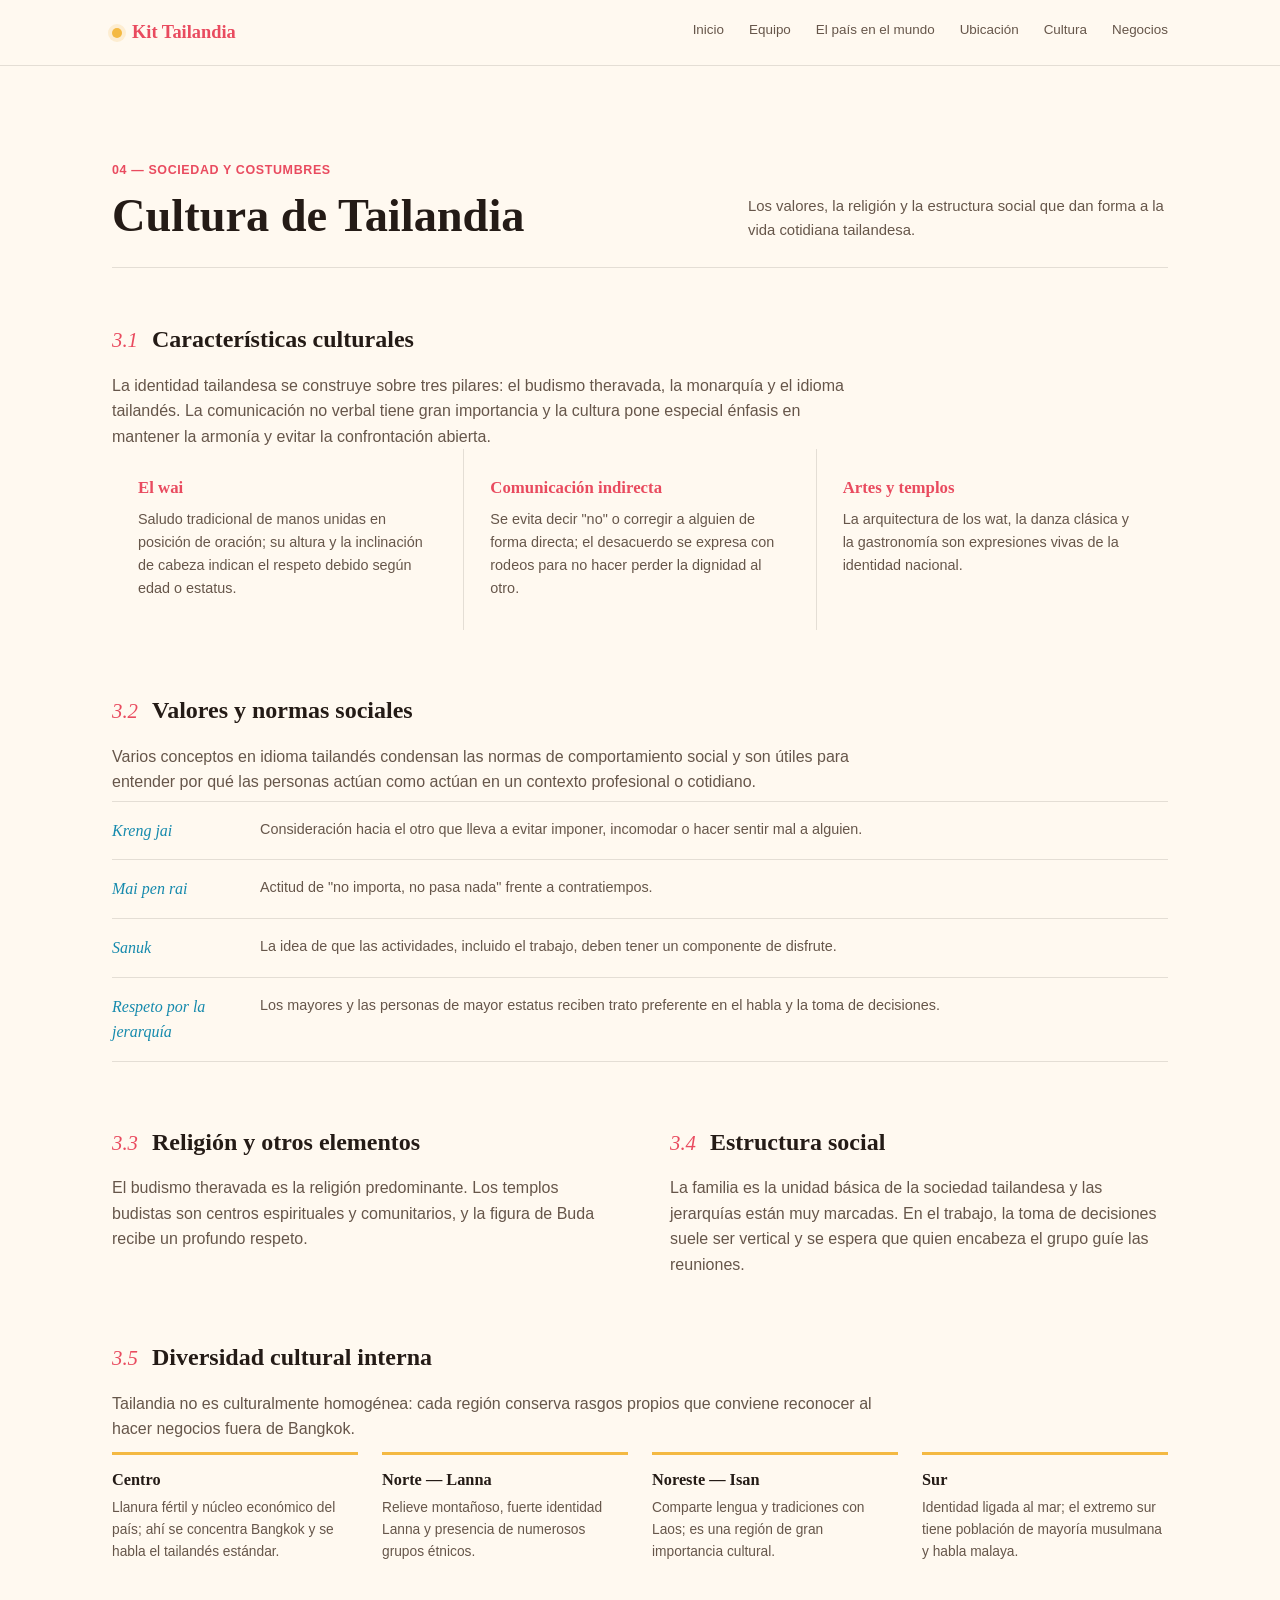
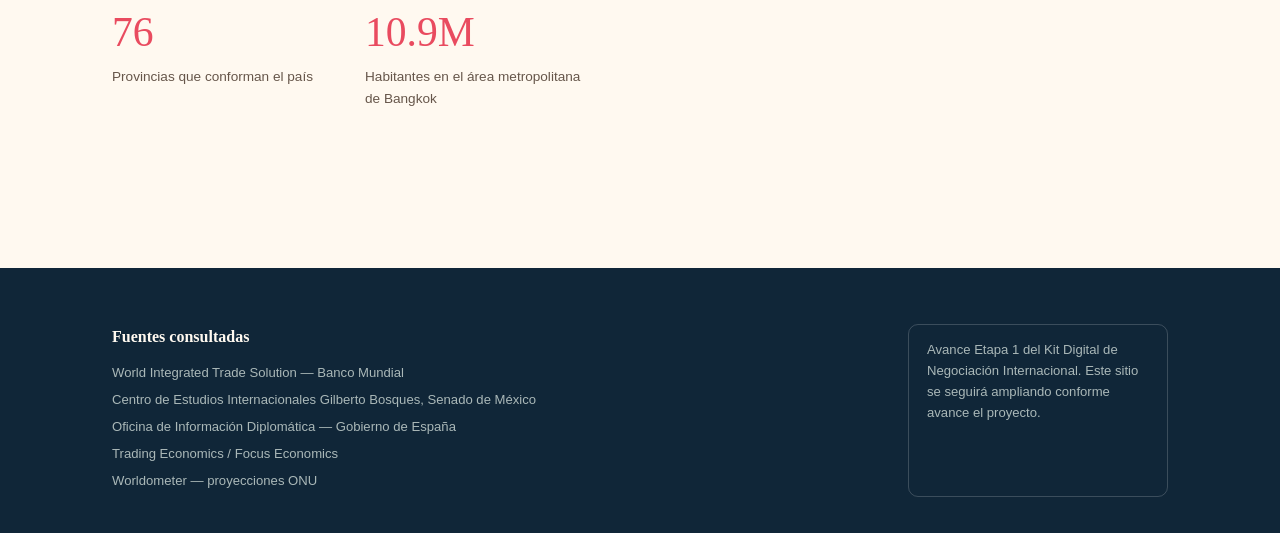
==== pages/cultura.html @ 9c5d9d97 "Add files via upload" ====
<!DOCTYPE html>
<html lang="es">
<head>
  <meta charset="UTF-8">
  <meta name="viewport" content="width=device-width, initial-scale=1.0">
  <title>Tailandia | Cultura</title>
  <link rel="stylesheet" href="../css/styles.css">
</head>
<body>

<header class="site">

  <div class="nav-row">


    <a href="../index.html" class="brand">

      <span class="dot"></span>

      Kit Tailandia

    </a>


    <nav class="links">

       <a href="../index.html">
        Inicio
      </a>

       <a href="equipo.html">
        Equipo
      </a>
      
      <a href="mundo.html">
        El país en el mundo
      </a>

      <a href="ubicacion.html">
        Ubicación
      </a>

      <a href="cultura.html">
        Cultura
      </a>

      <a href="negocios.html">
        Negocios
      </a>

    </nav>


    <button class="menu-btn">
      ☰
    </button>

  </div>

</header>

<section id="cultura">

  <div class="wrap">


    <div class="section-head">

      <div>

        <div class="tag">
          04 — SOCIEDAD Y COSTUMBRES
        </div>

        <h2>
          Cultura de Tailandia
        </h2>

      </div>

      <p>
        Los valores, la religión y la estructura social que dan
        forma a la vida cotidiana tailandesa.
      </p>

    </div>



    <div class="subblock">

      <div class="kicker">

        <span class="idx">
          3.1
        </span>

        <h3>
          Características culturales
        </h3>

      </div>


      <p class="body">

        La identidad tailandesa se construye sobre tres pilares:
        el budismo theravada, la monarquía y el idioma tailandés.
        La comunicación no verbal tiene gran importancia y la
        cultura pone especial énfasis en mantener la armonía y
        evitar la confrontación abierta.

      </p>


      <div class="culture-grid">


        <div class="culture-card">

          <h4>
            El wai
          </h4>

          <p>

            Saludo tradicional de manos unidas en posición de oración;
            su altura y la inclinación de cabeza indican el respeto
            debido según edad o estatus.

          </p>

        </div>


        <div class="culture-card">

          <h4>
            Comunicación indirecta
          </h4>

          <p>

            Se evita decir "no" o corregir a alguien de forma directa;
            el desacuerdo se expresa con rodeos para no hacer perder
            la dignidad al otro.

          </p>

        </div>


        <div class="culture-card">

          <h4>
            Artes y templos
          </h4>

          <p>

            La arquitectura de los wat, la danza clásica y la
            gastronomía son expresiones vivas de la identidad nacional.

          </p>

        </div>


      </div>

    </div>



    <div class="subblock">

      <div class="kicker">

        <span class="idx">
          3.2
        </span>

        <h3>
          Valores y normas sociales
        </h3>

      </div>


      <p class="body">

        Varios conceptos en idioma tailandés condensan las normas
        de comportamiento social y son útiles para entender por qué
        las personas actúan como actúan en un contexto profesional
        o cotidiano.

      </p>


      <ul class="pillar-list">


        <li>

          <span class="term">
            Kreng jai
          </span>

          <span class="def">

            Consideración hacia el otro que lleva a evitar imponer,
            incomodar o hacer sentir mal a alguien.

          </span>

        </li>


        <li>

          <span class="term">
            Mai pen rai
          </span>

          <span class="def">

            Actitud de "no importa, no pasa nada" frente a contratiempos.

          </span>

        </li>


        <li>

          <span class="term">
            Sanuk
          </span>

          <span class="def">

            La idea de que las actividades, incluido el trabajo,
            deben tener un componente de disfrute.

          </span>

        </li>


        <li>

          <span class="term">
            Respeto por la jerarquía
          </span>

          <span class="def">

            Los mayores y las personas de mayor estatus reciben
            trato preferente en el habla y la toma de decisiones.

          </span>

        </li>


      </ul>

    </div>



    <div class="pillar-row">


      <div class="subblock">

        <div class="kicker">

          <span class="idx">
            3.3
          </span>

          <h3>
            Religión y otros elementos
          </h3>

        </div>


        <p class="body">

          El budismo theravada es la religión predominante.
          Los templos budistas son centros espirituales y comunitarios,
          y la figura de Buda recibe un profundo respeto.

        </p>

      </div>


      <div class="subblock">

        <div class="kicker">

          <span class="idx">
            3.4
          </span>

          <h3>
            Estructura social
          </h3>

        </div>


        <p class="body">

          La familia es la unidad básica de la sociedad tailandesa
          y las jerarquías están muy marcadas. En el trabajo, la
          toma de decisiones suele ser vertical y se espera que
          quien encabeza el grupo guíe las reuniones.

        </p>

      </div>


    </div>



    <div class="subblock">

      <div class="kicker">

        <span class="idx">
          3.5
        </span>

        <h3>
          Diversidad cultural interna
        </h3>

      </div>


      <p class="body">

        Tailandia no es culturalmente homogénea: cada región conserva
        rasgos propios que conviene reconocer al hacer negocios
        fuera de Bangkok.

      </p>


      <div class="region-grid">


        <div class="region-card">

          <h4>
            Centro
          </h4>

          <p>

            Llanura fértil y núcleo económico del país; ahí se concentra
            Bangkok y se habla el tailandés estándar.

          </p>

        </div>


        <div class="region-card">

          <h4>
            Norte — Lanna
          </h4>

          <p>

            Relieve montañoso, fuerte identidad Lanna y presencia de
            numerosos grupos étnicos.

          </p>

        </div>


        <div class="region-card">

          <h4>
            Noreste — Isan
          </h4>

          <p>

            Comparte lengua y tradiciones con Laos; es una región
            de gran importancia cultural.

          </p>

        </div>


        <div class="region-card">

          <h4>
            Sur
          </h4>

          <p>

            Identidad ligada al mar; el extremo sur tiene población
            de mayoría musulmana y habla malaya.

          </p>

        </div>


      </div>


      <div class="stat-strip">


        <div class="item">

          <div class="num">
            76
          </div>

          <div class="label">
            Provincias que conforman el país
          </div>

        </div>


        <div class="item">

          <div class="num">
            10.9M
          </div>

          <div class="label">
            Habitantes en el área metropolitana de Bangkok
          </div>

        </div>


      </div>

    </div>

  </div>

</section>

<footer>

  <div class="wrap">


    <div class="sources">

      <h5>
        Fuentes consultadas
      </h5>

      <span>
        World Integrated Trade Solution — Banco Mundial
      </span>

      <span>
        Centro de Estudios Internacionales Gilberto Bosques,
        Senado de México
      </span>

      <span>
        Oficina de Información Diplomática — Gobierno de España
      </span>

      <span>
        Trading Economics / Focus Economics
      </span>

      <span>
        Worldometer — proyecciones ONU
      </span>

    </div>


    <div class="status">

      Avance Etapa 1 del Kit Digital de Negociación Internacional.

      Este sitio se seguirá ampliando conforme avance el proyecto.

    </div>


  </div>

</footer>

<script src="../js/script.js"></script>
</body>
</html>
---- css/styles.css ----
:root{

  --cream:#FFF9F0;
  --paper:#FFF3E0;

  --ink:#241B16;
  --ink-soft:#66564A;

  --thai-red:#E94B5F;
  --thai-pink:#F26A7A;

  --thai-gold:#F4B942;
  --thai-yellow:#FFD166;

  --thai-blue:#168AAD;
  --thai-teal:#0F8B8D;

  --purple:#6C4AB6;

  --dark:#19324A;
  --dark-deep:#102638;

  --line:rgba(36,27,22,0.12);

  --radius:10px;
}


/* =====================================================
   RESET
===================================================== */

*{
  box-sizing:border-box;
  margin:0;
  padding:0;
}

html{
  scroll-behavior:smooth;
}

body{

  background:var(--cream);

  color:var(--ink);

  font-family:'Work Sans',sans-serif;

  font-weight:400;

  line-height:1.6;

  -webkit-font-smoothing:antialiased;
}

h1,h2,h3,h4{

  font-family:'Fraunces',serif;

  color:var(--ink);

  font-weight:600;

  line-height:1.12;
}

a{

  color:inherit;

  text-decoration:none;
}

.wrap{

  max-width:1120px;

  margin:0 auto;

  padding:0 32px;
}

::selection{

  background:var(--thai-gold);

  color:var(--dark-deep);
}


/* =====================================================
   NAVBAR
===================================================== */

header.site{

  position:sticky;

  top:0;

  z-index:100;

  background:rgba(255,249,240,.96);

  backdrop-filter:blur(12px);

  border-bottom:1px solid var(--line);
}

.nav-row{

  display:flex;

  align-items:center;

  justify-content:space-between;

  padding:18px 32px;

  max-width:1120px;

  margin:0 auto;
}

.brand{

  display:flex;

  align-items:center;

  gap:10px;

  font-family:'Fraunces',serif;

  font-weight:600;

  font-size:1.15rem;

  color:var(--thai-red);
}

.brand .dot{

  width:10px;

  height:10px;

  border-radius:50%;

  background:var(--thai-gold);

  box-shadow:0 0 0 4px rgba(244,185,66,.18);
}

nav.links{

  display:flex;

  gap:25px;

  font-size:.84rem;
}

nav.links a{

  color:var(--ink-soft);

  position:relative;

  padding-bottom:5px;

  transition:.2s;
}

nav.links a:hover{

  color:var(--thai-red);
}

nav.links a::after{

  content:"";

  position:absolute;

  left:0;

  bottom:0;

  height:2px;

  width:0;

  background:var(--thai-gold);

  transition:.25s;
}

nav.links a:hover::after{

  width:100%;
}

.menu-btn{

  display:none;

  border:0;

  background:none;

  font-size:1.4rem;

  cursor:pointer;
}


/* =====================================================
   HERO
===================================================== */

.hero{

  position:relative;

  background:

    radial-gradient(
      circle at 82% 18%,
      rgba(242,106,122,.35),
      transparent 25%
    ),

    linear-gradient(
      135deg,
      var(--thai-blue),
      var(--thai-teal) 48%,
      var(--dark)
    );

  color:white;

  overflow:hidden;

  padding:105px 32px 0;
}

.hero::before{

  content:"";

  position:absolute;

  width:300px;

  height:300px;

  border:1px solid rgba(255,255,255,.18);

  border-radius:50%;

  right:-90px;

  top:80px;
}

.hero::after{

  content:"";

  position:absolute;

  width:180px;

  height:180px;

  border:1px solid rgba(255,255,255,.12);

  border-radius:50%;

  right:40px;

  top:140px;
}

.hero-inner{

  max-width:1120px;

  margin:auto;

  position:relative;

  z-index:2;
}

.eyebrow-line{

  display:flex;

  align-items:center;

  gap:12px;

  font-size:.8rem;

  letter-spacing:.07em;

  color:var(--thai-yellow);

  margin-bottom:26px;
}

.eyebrow-line .rule{

  width:44px;

  height:2px;

  background:var(--thai-yellow);
}

.hero h1{

  font-size:clamp(3rem,8vw,6.3rem);

  color:var(--cream);
}

.hero h1 em{

  font-style:italic;

  font-weight:500;

  color:var(--thai-yellow);
}

.hero .lede{

  max-width:570px;

  margin-top:26px;

  color:#E6F3F2;

  font-size:1.08rem;

  font-weight:300;
}


/* =====================================================
   HERO STATS
===================================================== */

.hero-stats{

  display:grid;

  grid-template-columns:repeat(4,1fr);

  margin-top:60px;

  border-top:1px solid rgba(255,255,255,.2);
}

.hero-stats div{

  padding:22px 18px 22px 0;

  border-right:1px solid rgba(255,255,255,.18);
}

.hero-stats div:last-child{

  border-right:0;
}

.hero-stats .num{

  font-family:'Fraunces',serif;

  font-size:1.85rem;

  color:var(--thai-yellow);
}

.hero-stats .label{

  font-size:.76rem;

  color:#D4E4E3;
}


/* =====================================================
   SECCIONES
===================================================== */

section{

  padding:95px 0;
}

.section-head{

  display:flex;

  justify-content:space-between;

  align-items:flex-end;

  gap:30px;

  margin-bottom:55px;

  border-bottom:1px solid var(--line);

  padding-bottom:25px;

  flex-wrap:wrap;
}

.section-head .tag{

  font-size:.78rem;

  color:var(--thai-red);

  letter-spacing:.05em;

  font-weight:600;

  margin-bottom:9px;
}

.section-head h2{

  font-size:clamp(2rem,4vw,2.9rem);
}

.section-head p{

  max-width:420px;

  color:var(--ink-soft);

  font-size:.93rem;
}


/* =====================================================
   NUEVA SECCIÓN — UBICACIÓN
===================================================== */

.location-section{

  position:relative;

  overflow:hidden;

  background:

    linear-gradient(
      180deg,
      #FFF9F0 0%,
      #FFF3E0 100%
    );
}


/* Fondo decorativo */

.location-section::before{

  content:"";

  position:absolute;

  width:350px;

  height:350px;

  border:1px dashed rgba(22,138,173,.14);

  border-radius:50%;

  left:-160px;

  top:120px;
}

.location-section::after{

  content:"";

  position:absolute;

  width:280px;

  height:280px;

  border:1px dashed rgba(233,75,95,.13);

  border-radius:50%;

  right:-130px;

  bottom:100px;
}


/* =====================================================
   INTRO UBICACIÓN
===================================================== */

.location-intro{

  display:grid;

  grid-template-columns:1fr 1.25fr;

  gap:50px;

  align-items:center;

  position:relative;

  z-index:2;
}

.location-title{

  font-size:clamp(3rem,5vw,4.7rem);

  line-height:.98;

  margin-bottom:22px;
}

.location-title em{

  color:var(--thai-teal);

  font-style:italic;
}

.location-description{

  color:var(--ink-soft);

  font-size:1rem;

  max-width:550px;
}


/* =====================================================
   MAPA
===================================================== */

.map-wrapper{

  position:relative;

  min-height:390px;

  display:flex;

  justify-content:center;

  align-items:center;
}

.map-card{

  width:100%;

  max-width:520px;

  min-height:380px;

  position:relative;

  display:flex;

  justify-content:center;

  align-items:center;
}


/* SVG mapa estilizado */

.thailand-map{

  width:300px;

  height:390px;

  filter:drop-shadow(0 15px 15px rgba(25,50,74,.10));
}

.neighbor{

  font-family:'Work Sans',sans-serif;

  font-size:13px;

  font-weight:500;

  fill:#4F5B63;
}

.map-country{

  font-family:'Work Sans',sans-serif;

  font-size:15px;

  font-weight:700;

  fill:white;
}

.map-city{

  font-family:'Work Sans',sans-serif;

  font-size:11px;

  font-weight:600;

  fill:var(--thai-red);
}


/* =====================================================
   BRÚJULA
===================================================== */

.compass{

  position:absolute;

  top:10px;

  right:20px;

  width:75px;

  height:75px;

  border:2px solid var(--thai-gold);

  border-radius:50%;

  display:flex;

  align-items:center;

  justify-content:center;

  color:var(--thai-gold);

  font-family:'Fraunces',serif;

  font-size:.85rem;
}

.compass::before{

  content:"✦";

  position:absolute;

  font-size:2rem;

  color:var(--thai-gold);
}

.compass span{

  position:absolute;

  top:-20px;
}

.compass .south{

  top:auto;

  bottom:-20px;
}

.compass .east{

  right:-20px;
}

.compass .west{

  left:-20px;
}


/* =====================================================
   DATOS DE UBICACIÓN
===================================================== */

.location-facts{

  display:grid;

  grid-template-columns:repeat(4,1fr);

  gap:0;

  margin-top:35px;

  border-top:1px solid var(--line);

  border-bottom:1px solid var(--line);
}

.location-fact{

  padding:22px 18px 22px 0;

  display:flex;

  gap:12px;

  align-items:flex-start;

  border-right:1px solid var(--line);
}

.location-fact:last-child{

  border-right:0;
}

.fact-icon{

  width:35px;

  height:35px;

  flex-shrink:0;

  border-radius:50%;

  display:flex;

  align-items:center;

  justify-content:center;

  background:var(--thai-red);

  color:white;

  font-size:.9rem;
}

.location-fact:nth-child(2) .fact-icon{

  background:var(--thai-teal);
}

.location-fact:nth-child(3) .fact-icon{

  background:var(--thai-gold);

  color:var(--dark);
}

.location-fact:nth-child(4) .fact-icon{

  background:var(--purple);
}

.fact-title{

  font-size:.74rem;

  color:var(--ink-soft);

  margin-bottom:3px;
}

.fact-value{

  font-family:'Fraunces',serif;

  font-size:1rem;

  font-weight:600;
}


/* =====================================================
   POSICIÓN ESTRATÉGICA
===================================================== */

.strategic-box{

  margin-top:70px;

  display:grid;

  grid-template-columns:1fr 1.5fr;

  gap:45px;

  background:#FCE9E4;

  border-radius:var(--radius);

  padding:42px;

  position:relative;

  overflow:hidden;
}

.strategic-box::after{

  content:"✦";

  position:absolute;

  right:25px;

  bottom:15px;

  font-size:5rem;

  color:rgba(233,75,95,.10);
}

.strategic-label{

  color:var(--thai-red);

  letter-spacing:.08em;

  font-size:.78rem;

  font-weight:600;

  margin-bottom:12px;
}

.strategic-box h3{

  font-size:2rem;

  color:var(--dark);
}

.strategic-box p{

  color:var(--ink-soft);

  max-width:600px;
}


/* =====================================================
   CIUDADES
===================================================== */

.cities-section{

  margin-top:85px;

  position:relative;

  z-index:2;
}

.cities-heading{

  display:flex;

  justify-content:space-between;

  align-items:end;

  gap:25px;

  margin-bottom:30px;
}

.cities-heading h3{

  font-size:clamp(2.2rem,4vw,3.5rem);
}

.cities-heading h3 em{

  color:var(--thai-teal);

  font-style:italic;
}

.cities-heading p{

  max-width:470px;

  color:var(--ink-soft);

  font-size:.9rem;
}


/* =====================================================
   TARJETAS DE CIUDADES
===================================================== */

.cities-grid{

  display:grid;

  grid-template-columns:repeat(3,1fr);

  gap:20px;
}

.city-card{

  background:white;

  border:1px solid rgba(36,27,22,.09);

  border-radius:var(--radius);

  overflow:hidden;

  transition:.3s;

  box-shadow:0 5px 20px rgba(36,27,22,.04);
}

.city-card:hover{

  transform:translateY(-7px);

  box-shadow:0 16px 35px rgba(36,27,22,.11);
}

.city-image{

  height:220px;

  position:relative;

  overflow:hidden;
}

.city-image img{

  width:100%;

  height:100%;

  object-fit:cover;

  transition:.4s;
}

.city-card:hover .city-image img{

  transform:scale(1.05);
}

.city-overlay{

  position:absolute;

  inset:0;

  background:

    linear-gradient(
      transparent 40%,
      rgba(0,0,0,.72)
    );
}

.city-name{

  position:absolute;

  bottom:16px;

  left:18px;

  color:white;

  font-family:'Fraunces',serif;

  font-size:1.45rem;

  font-weight:600;
}

.city-name::before{

  content:"●";

  color:var(--thai-pink);

  font-size:.8rem;

  margin-right:8px;
}

.city-content{

  padding:20px 20px 22px;
}

.city-content p{

  color:var(--ink-soft);

  font-size:.87rem;

  line-height:1.55;
}

.city-tag{

  margin-top:17px;

  display:inline-block;

  font-size:.72rem;

  color:var(--thai-teal);

  border:1px solid rgba(15,139,141,.3);

  padding:5px 10px;

  border-radius:999px;
}


/* =====================================================
   SUBBLOQUES
===================================================== */

.subblock{

  margin-bottom:64px;
}

.subblock .kicker{

  display:flex;

  align-items:baseline;

  gap:14px;

  margin-bottom:16px;
}

.subblock .kicker .idx{

  font-family:'Fraunces',serif;

  font-style:italic;

  color:var(--thai-red);

  font-size:1.3rem;
}

.subblock h3{

  font-size:1.5rem;
}

.body{

  color:var(--ink-soft);

  max-width:760px;

  font-size:1rem;
}


/* =====================================================
   COMERCIO
===================================================== */

.trade-grid{

  display:grid;

  grid-template-columns:repeat(2,1fr);

  gap:40px;

  margin-top:28px;
}

.trade-card h4{

  font-size:.95rem;

  color:var(--thai-red);

  margin-bottom:14px;

  font-family:'Work Sans',sans-serif;
}

.trade-list{

  list-style:none;
}

.trade-list li{

  display:flex;

  justify-content:space-between;

  padding:11px 0;

  border-bottom:1px solid var(--line);

  font-size:.94rem;
}

.trade-list .pct{

  color:var(--thai-blue);

  font-family:'Fraunces',serif;

  font-weight:600;
}

.flow-note{

  margin-top:16px;

  color:var(--ink-soft);

  font-size:.84rem;

  font-style:italic;
}


/* =====================================================
   CHIPS
===================================================== */

.chip-row{

  display:flex;

  flex-wrap:wrap;

  gap:10px;

  margin-top:22px;
}

.chip{

  border:1px solid var(--thai-blue);

  color:var(--thai-blue);

  padding:7px 16px;

  border-radius:999px;

  font-size:.82rem;

  background:rgba(22,138,173,.04);

  cursor:pointer;

  font-family:inherit;

  transition:background .2s ease, color .2s ease, transform .15s ease;
}

.chip:hover{

  background:rgba(22,138,173,.12);

  transform:translateY(-1px);
}

.chip.active{

  background:var(--thai-blue);

  color:#fff;
}

.chip-info{

  margin-top:18px;

  padding:16px 20px;

  border:1px solid var(--thai-blue);

  border-left-width:4px;

  border-radius:6px;

  background:rgba(22,138,173,.05);

  animation:chip-info-in .18s ease;
}

.chip-info-title{

  display:block;

  font-weight:700;

  color:var(--thai-blue);

  font-size:.85rem;

  margin-bottom:6px;

  text-transform:uppercase;

  letter-spacing:.04em;
}

.chip-info-text{

  font-size:.92rem;

  line-height:1.55;

  margin:0;
}

@keyframes chip-info-in{

  from{ opacity:0; transform:translateY(-4px); }

  to{ opacity:1; transform:translateY(0); }
}


/* =====================================================
   CULTURA
===================================================== */

.culture-grid{

  display:grid;

  grid-template-columns:repeat(3,1fr);

  gap:1px;

  background:var(--line);
}

.culture-card{

  background:var(--cream);

  padding:30px 26px;

  transition:.2s;
}

.culture-card:hover{

  transform:translateY(-4px);
}

.culture-card h4{

  color:var(--thai-red);

  font-family:'Fraunces',serif;

  font-size:1.05rem;

  margin-bottom:10px;
}

.culture-card p{

  color:var(--ink-soft);

  font-size:.9rem;
}


/* =====================================================
   VALORES
===================================================== */

.pillar-row{

  display:grid;

  grid-template-columns:1fr 1fr;

  gap:60px;
}

.pillar-list{

  list-style:none;

  margin-top:6px;
}

.pillar-list li{

  padding:16px 0;

  border-top:1px solid var(--line);

  display:grid;

  grid-template-columns:130px 1fr;

  gap:18px;
}

.pillar-list li:last-child{

  border-bottom:1px solid var(--line);
}

.pillar-list .term{

  font-family:'Fraunces',serif;

  font-style:italic;

  color:var(--thai-blue);
}

.pillar-list .def{

  color:var(--ink-soft);

  font-size:.9rem;
}


/* =====================================================
   REGIONES
===================================================== */

.region-grid{

  display:grid;

  grid-template-columns:repeat(4,1fr);

  gap:24px;

  margin-top:10px;
}

.region-card{

  border-top:3px solid var(--thai-gold);

  padding-top:16px;
}

.region-card h4{

  font-size:1.02rem;

  margin-bottom:8px;
}

.region-card p{

  font-size:.86rem;

  color:var(--ink-soft);
}


/* =====================================================
   ESTADÍSTICAS
===================================================== */

.stat-strip{

  display:flex;

  gap:52px;

  margin-top:36px;

  flex-wrap:wrap;
}

.stat-strip .item{

  max-width:220px;
}

.stat-strip .num{

  font-family:'Fraunces',serif;

  font-size:2.6rem;

  color:var(--thai-red);
}

.stat-strip .label{

  font-size:.85rem;

  color:var(--ink-soft);
}


/* =====================================================
   EQUIPO
===================================================== */

.team-section{

  background:linear-gradient(
    135deg,
    #FFF3E0,
    #FFF9F0
  );

  position:relative;

  overflow:hidden;
}

.team-grid{

  display:grid;

  grid-template-columns:repeat(3,1fr);

  gap:18px;
}

.team-card{

  position:relative;

  background:white;

  border:1px solid rgba(36,27,22,.08);

  padding:32px 28px;

  min-height:175px;

  border-radius:var(--radius);

  overflow:hidden;

  transition:.25s;
}

.team-card:hover{

  transform:translateY(-6px);

  box-shadow:0 15px 35px rgba(36,27,22,.10);
}

.team-card::before{

  content:"";

  position:absolute;

  top:0;

  left:0;

  width:100%;

  height:5px;

  background:

    linear-gradient(
      90deg,
      var(--thai-red),
      var(--thai-gold),
      var(--thai-blue)
    );
}

.team-number{

  color:var(--thai-red);

  font-family:'Fraunces',serif;

  font-style:italic;

  margin-bottom:20px;
}

.team-card h3{

  font-size:1.4rem;

  margin-bottom:7px;
}

.team-card span{

  color:var(--ink-soft);

  font-size:.84rem;

  letter-spacing:.08em;
}

.team-card.featured{

  background:var(--dark);
}

.team-card.featured h3{

  color:var(--cream);
}

.team-card.featured span{

  color:#D8E5E5;
}

.team-card.featured .team-number{

  color:var(--thai-yellow);
}


/* =====================================================
   NEGOCIOS
===================================================== */

section.dark{

  background:

    radial-gradient(
      circle at 90% 10%,
      rgba(22,138,173,.25),
      transparent 25%
    ),

    var(--dark);

  color:var(--cream);
}

section.dark .section-head{

  border-color:rgba(255,255,255,.18);
}

section.dark h2,
section.dark h3{

  color:var(--cream);
}

section.dark .section-head p{

  color:#C7D7D7;
}

section.dark .tag{

  color:var(--thai-yellow);
}

.risk-grid{

  display:grid;

  grid-template-columns:1fr 1fr;

  gap:56px;
}

.risk-col h3{

  color:var(--thai-yellow);

  font-size:1.2rem;

  margin-bottom:22px;

  display:flex;

  align-items:center;

  gap:10px;
}

.risk-col h3 .mark{

  width:28px;

  height:28px;

  border-radius:50%;

  display:flex;

  align-items:center;

  justify-content:center;

  font-size:.85rem;
}

.risk-col.avoid h3 .mark{

  background:var(--thai-red);

  color:white;
}

.risk-col.do h3 .mark{

  background:var(--thai-teal);

  color:white;
}

.risk-item{

  padding:18px 0;

  border-top:1px solid rgba(255,255,255,.14);
}

.risk-item:last-child{

  border-bottom:1px solid rgba(255,255,255,.14);
}

.risk-item .t{

  color:var(--cream);

  font-weight:500;

  margin-bottom:5px;
}

.risk-item .d{

  color:#BFD0D0;

  font-size:.87rem;
}


/* =====================================================
   FOOTER
===================================================== */

footer{

  background:var(--dark-deep);

  color:#AAB8B8;

  padding:56px 0 36px;

  font-size:.82rem;
}

footer .wrap{

  display:flex;

  justify-content:space-between;

  gap:40px;

  flex-wrap:wrap;
}

footer h5{

  color:var(--cream);

  font-family:'Fraunces',serif;

  margin-bottom:12px;

  font-size:1rem;
}

footer .sources{

  max-width:560px;
}

footer .sources span{

  display:block;

  margin-bottom:6px;
}

footer .status{

  border:1px solid rgba(255,255,255,.18);

  padding:14px 18px;

  max-width:260px;

  border-radius:var(--radius);
}


/* =====================================================
   RESPONSIVE
===================================================== */

@media(max-width:900px){

  nav.links{
    display:none;
  }

  .menu-btn{
    display:block;
  }

  .hero-stats{
    grid-template-columns:repeat(2,1fr);
  }

  .location-intro{
    grid-template-columns:1fr;
  }

  .location-facts{
    grid-template-columns:repeat(2,1fr);
  }

  .location-fact:nth-child(2){
    border-right:0;
  }

  .strategic-box{
    grid-template-columns:1fr;
  }

  .cities-grid{
    grid-template-columns:repeat(2,1fr);
  }

  .trade-grid,
  .pillar-row,
  .risk-grid{
    grid-template-columns:1fr;
  }

  .culture-grid{
    grid-template-columns:1fr;
  }

  .region-grid{
    grid-template-columns:repeat(2,1fr);
  }

  .team-grid{
    grid-template-columns:repeat(2,1fr);
  }

}


@media(max-width:600px){

  .wrap{
    padding:0 22px;
  }

  .nav-row{
    padding:16px 22px;
  }

  .hero{
    padding:80px 22px 0;
  }

  .hero-stats{
    grid-template-columns:1fr 1fr;
  }

  section{
    padding:70px 0;
  }

  .location-facts{
    grid-template-columns:1fr;
  }

  .location-fact{
    border-right:0;

    border-bottom:1px solid var(--line);
  }

  .cities-grid{
    grid-template-columns:1fr;
  }

  .cities-heading{
    display:block;
  }

  .cities-heading p{
    margin-top:15px;
  }

  .team-grid{
    grid-template-columns:1fr;
  }

  .region-grid{
    grid-template-columns:1fr;
  }

  .strategic-box{
    padding:28px;
  }

  .pillar-list li{
    grid-template-columns:1fr;
    gap:5px;
  }

  footer .wrap{
    flex-direction:column;
  }

}

/* Menú móvil */
@media (max-width: 880px){
  nav.links.mobile-open{
    display:flex;
    position:absolute;
    top:100%;
    left:0;
    right:0;
    flex-direction:column;
    gap:0;
    padding:18px 32px;
    background:var(--cream);
    border-bottom:1px solid var(--line);
    box-shadow:0 10px 25px rgba(36,27,22,.08);
  }

  nav.links.mobile-open a{
    padding:12px 0;
  }
}
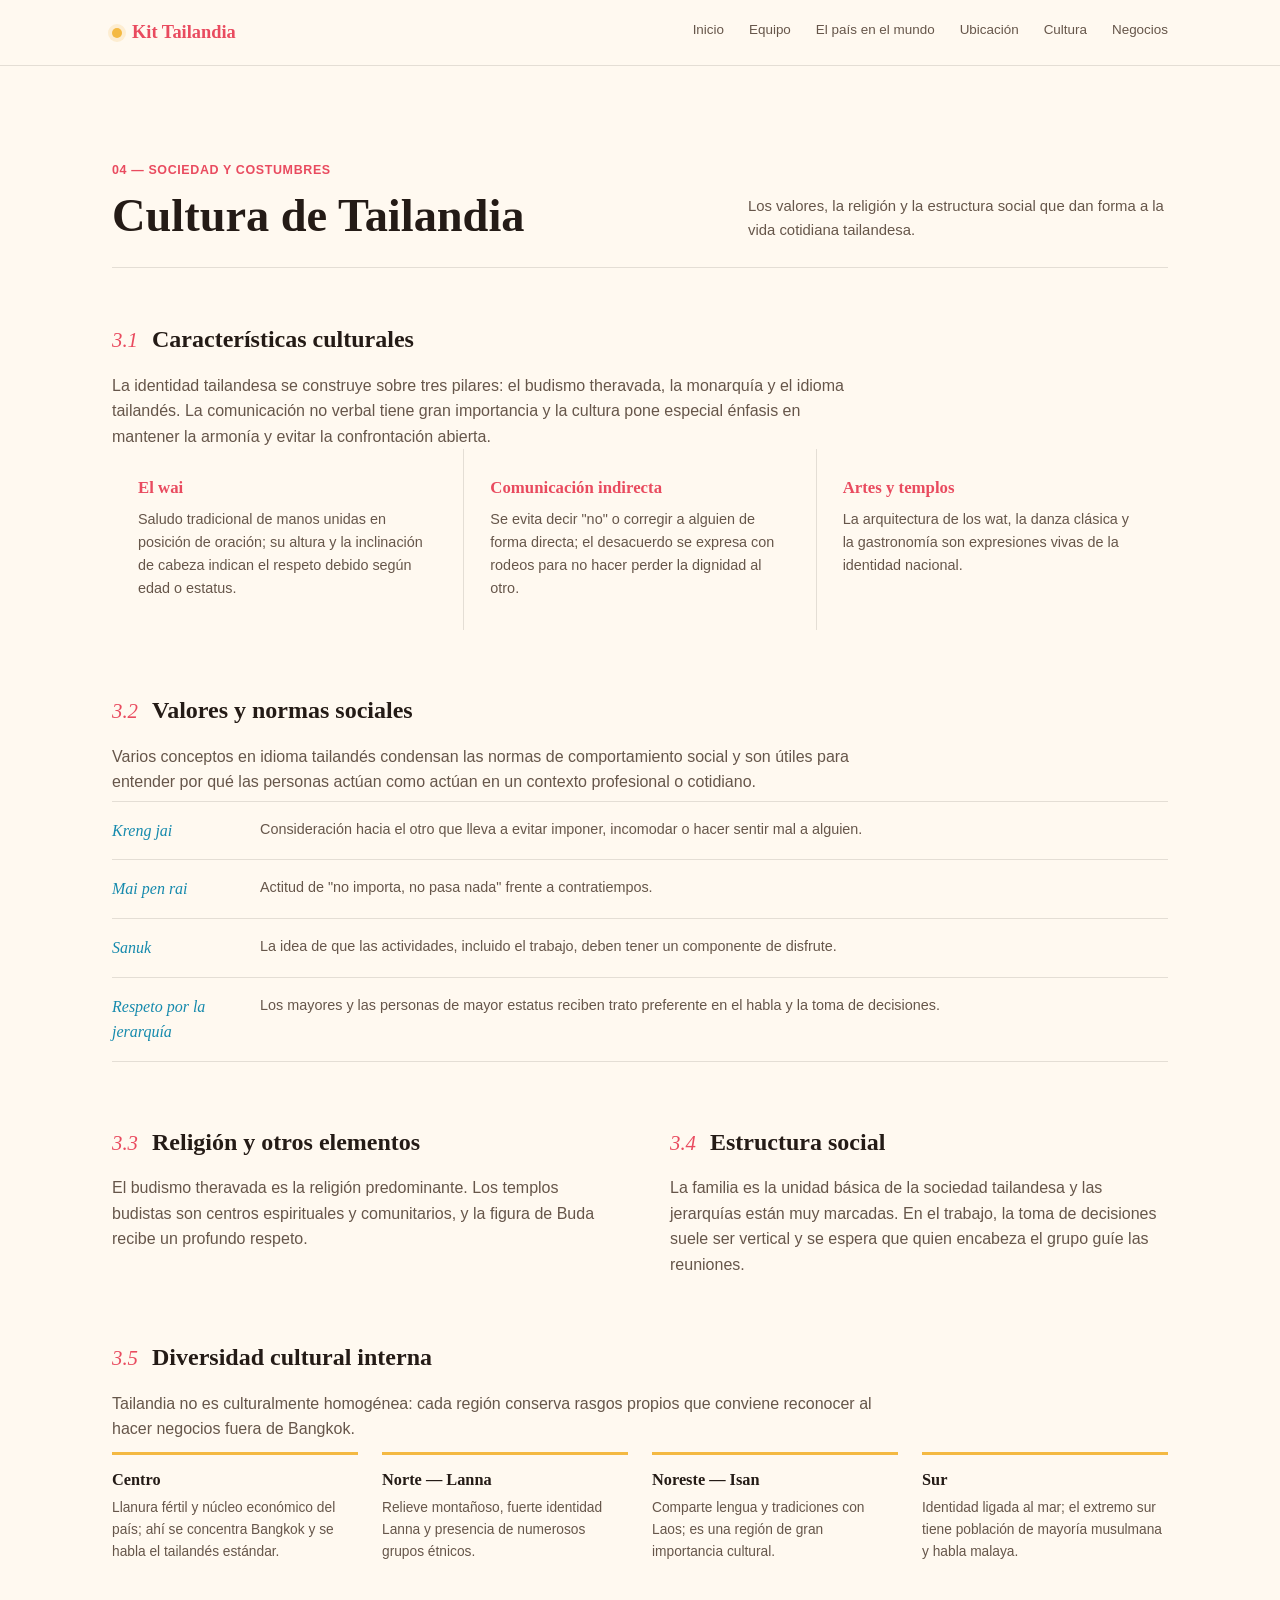
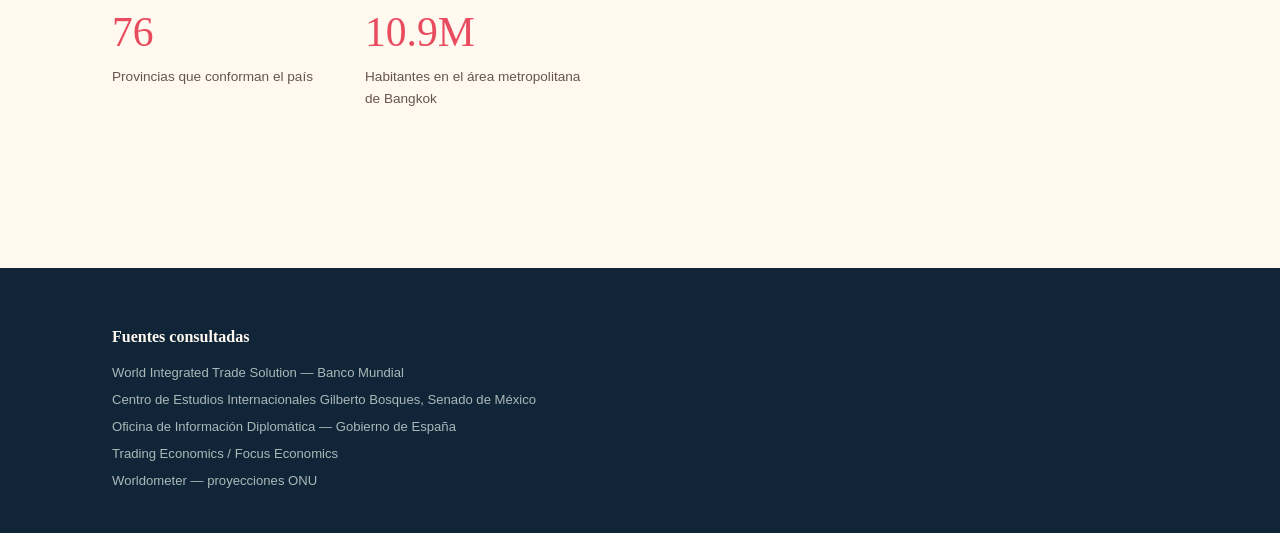
==== commit f39b4bb4: "cambios" ====
--- a/pages/cultura.html
+++ b/pages/cultura.html
@@ -495,14 +495,6 @@
     </div>
 
 
-    <div class="status">
-
-      Avance Etapa 1 del Kit Digital de Negociación Internacional.
-
-      Este sitio se seguirá ampliando conforme avance el proyecto.
-
-    </div>
-
 
   </div>
 
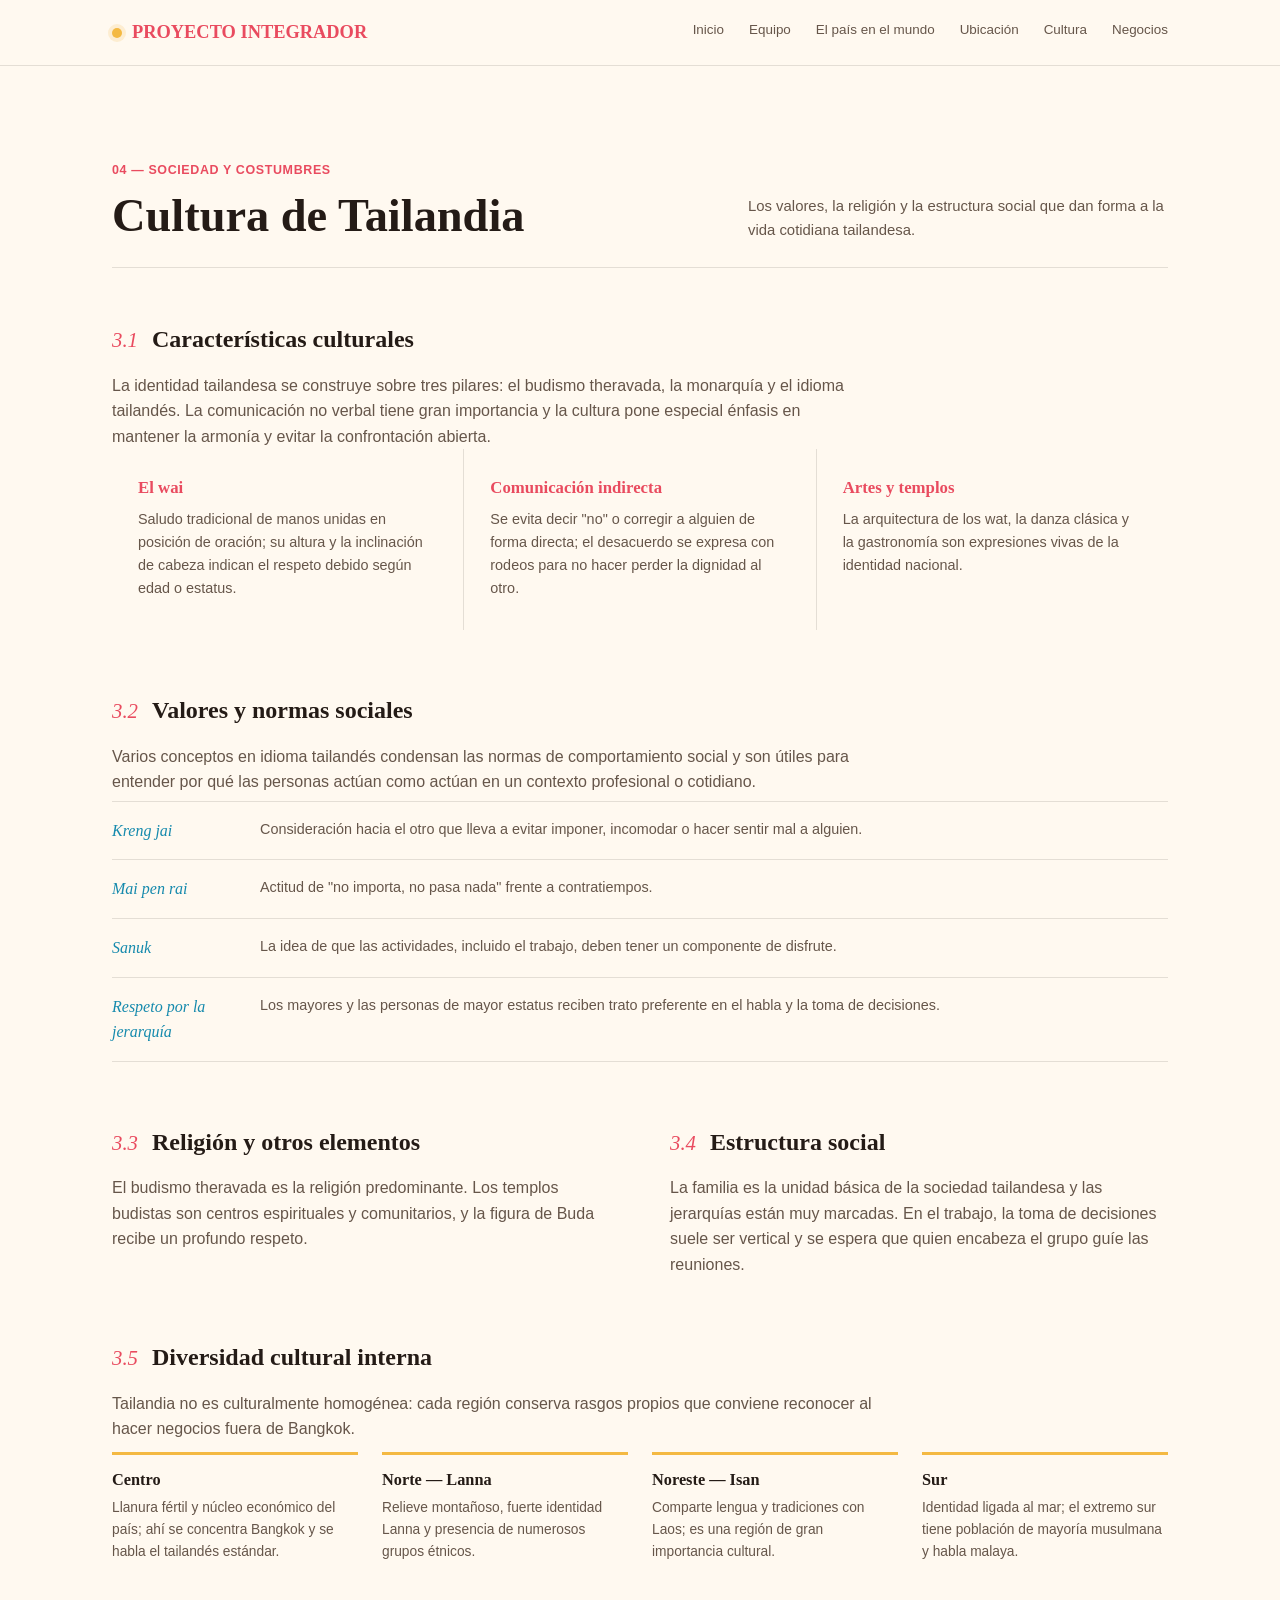
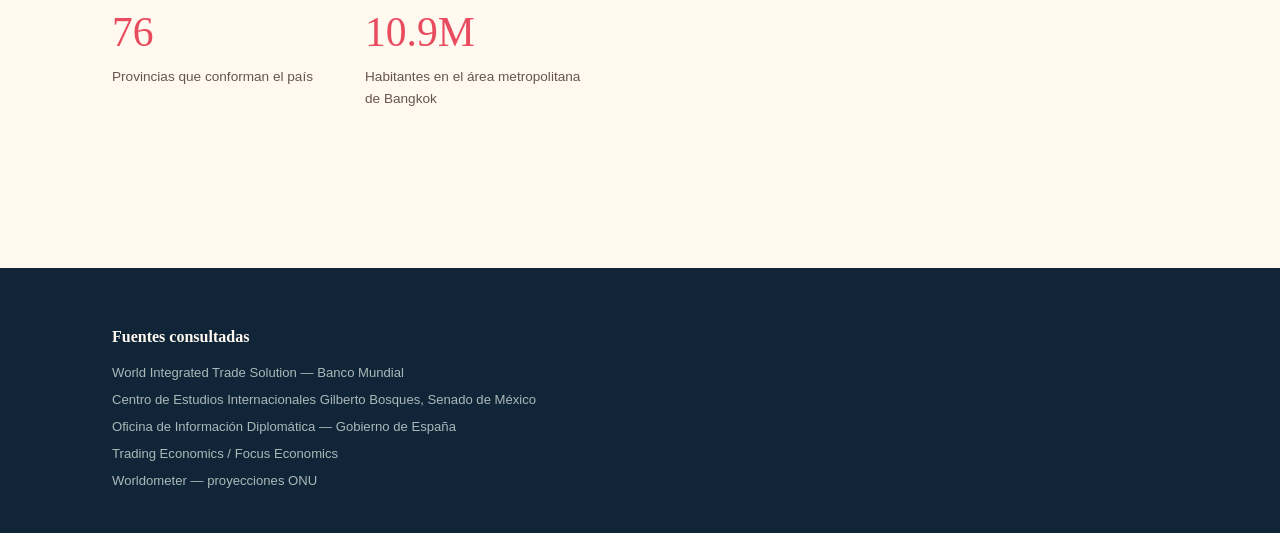
==== commit 0c16017f: "cambio de info" ====
--- a/pages/cultura.html
+++ b/pages/cultura.html
@@ -17,7 +17,7 @@
 
       <span class="dot"></span>
 
-      Kit Tailandia
+      PROYECTO INTEGRADOR
 
     </a>
 
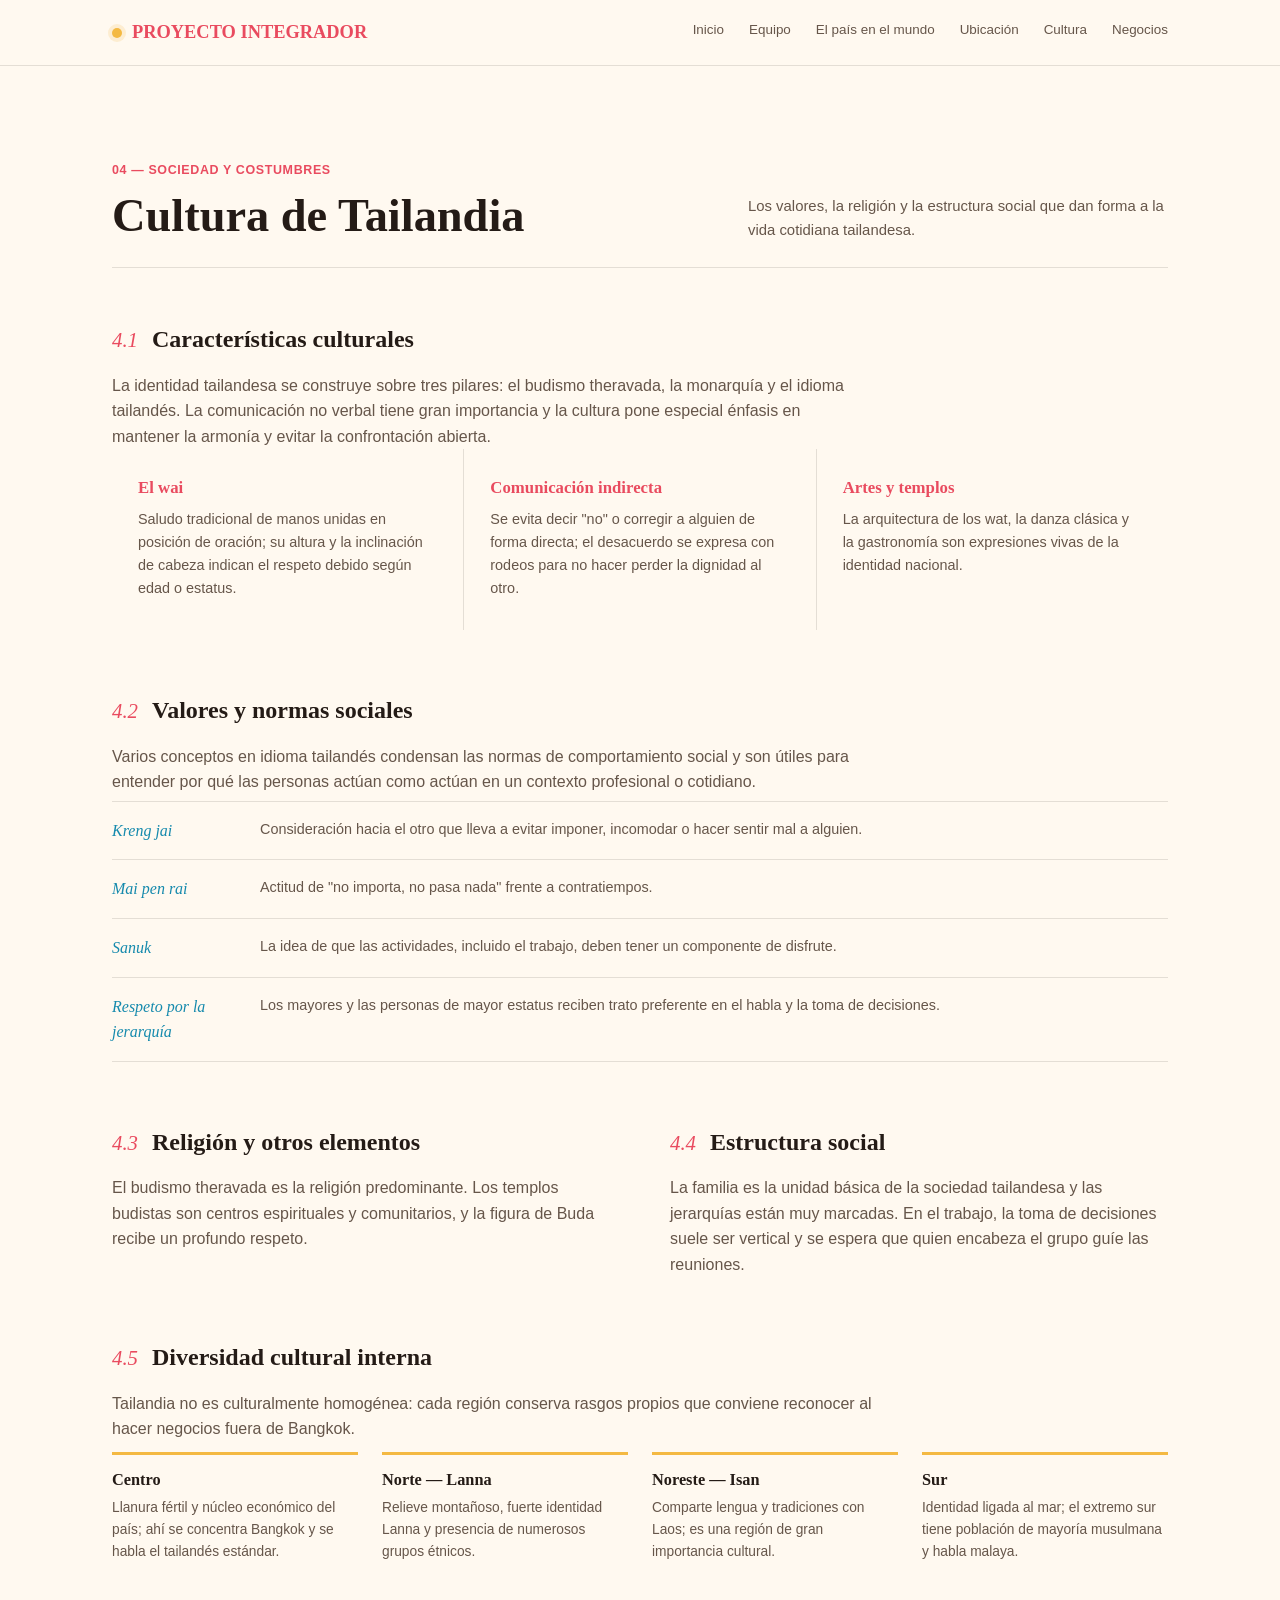
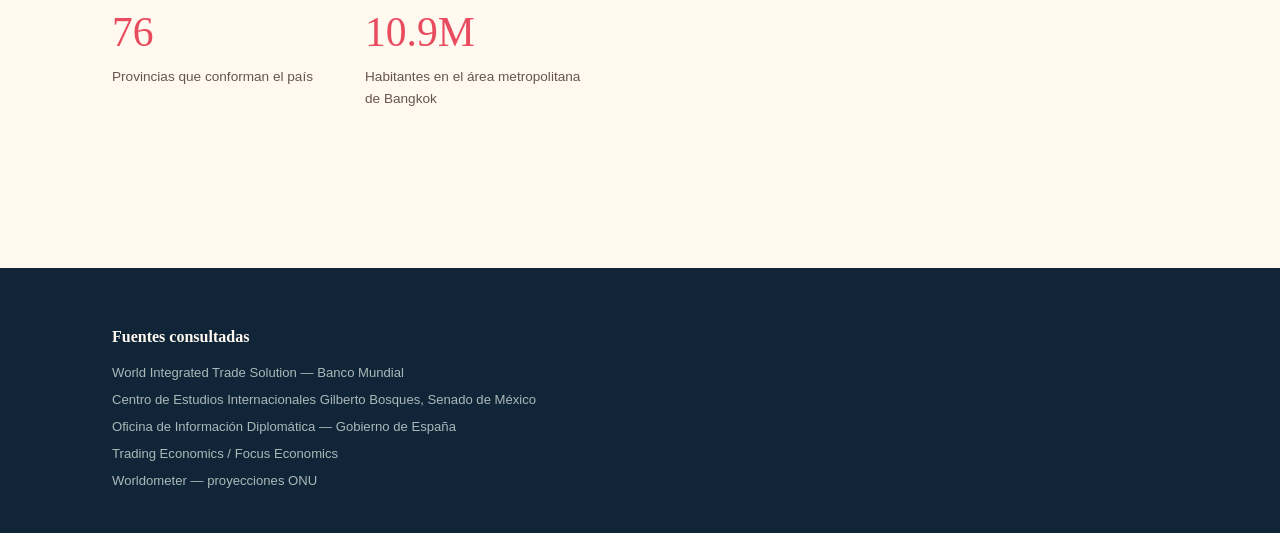
==== commit a727f6a5: "cambios realizados" ====
--- a/pages/cultura.html
+++ b/pages/cultura.html
@@ -92,7 +92,7 @@
       <div class="kicker">
 
         <span class="idx">
-          3.1
+          4.1
         </span>
 
         <h3>
@@ -177,7 +177,7 @@
       <div class="kicker">
 
         <span class="idx">
-          3.2
+          4.2
         </span>
 
         <h3>
@@ -277,7 +277,7 @@
         <div class="kicker">
 
           <span class="idx">
-            3.3
+            4.3
           </span>
 
           <h3>
@@ -303,7 +303,7 @@
         <div class="kicker">
 
           <span class="idx">
-            3.4
+            4.4
           </span>
 
           <h3>
@@ -334,7 +334,7 @@
       <div class="kicker">
 
         <span class="idx">
-          3.5
+          4.5
         </span>
 
         <h3>
--- a/css/styles.css
+++ b/css/styles.css
@@ -368,10 +368,8 @@
 }
 
 .hero-stats div{
-
-  padding:22px 18px 22px 0;
-
-  border-right:1px solid rgba(255,255,255,.18);
+  padding:22px 20px; border-right:1px solid rgba(250,243,228,0.18);
+  text-align:center;
 }
 
 .hero-stats div:last-child{
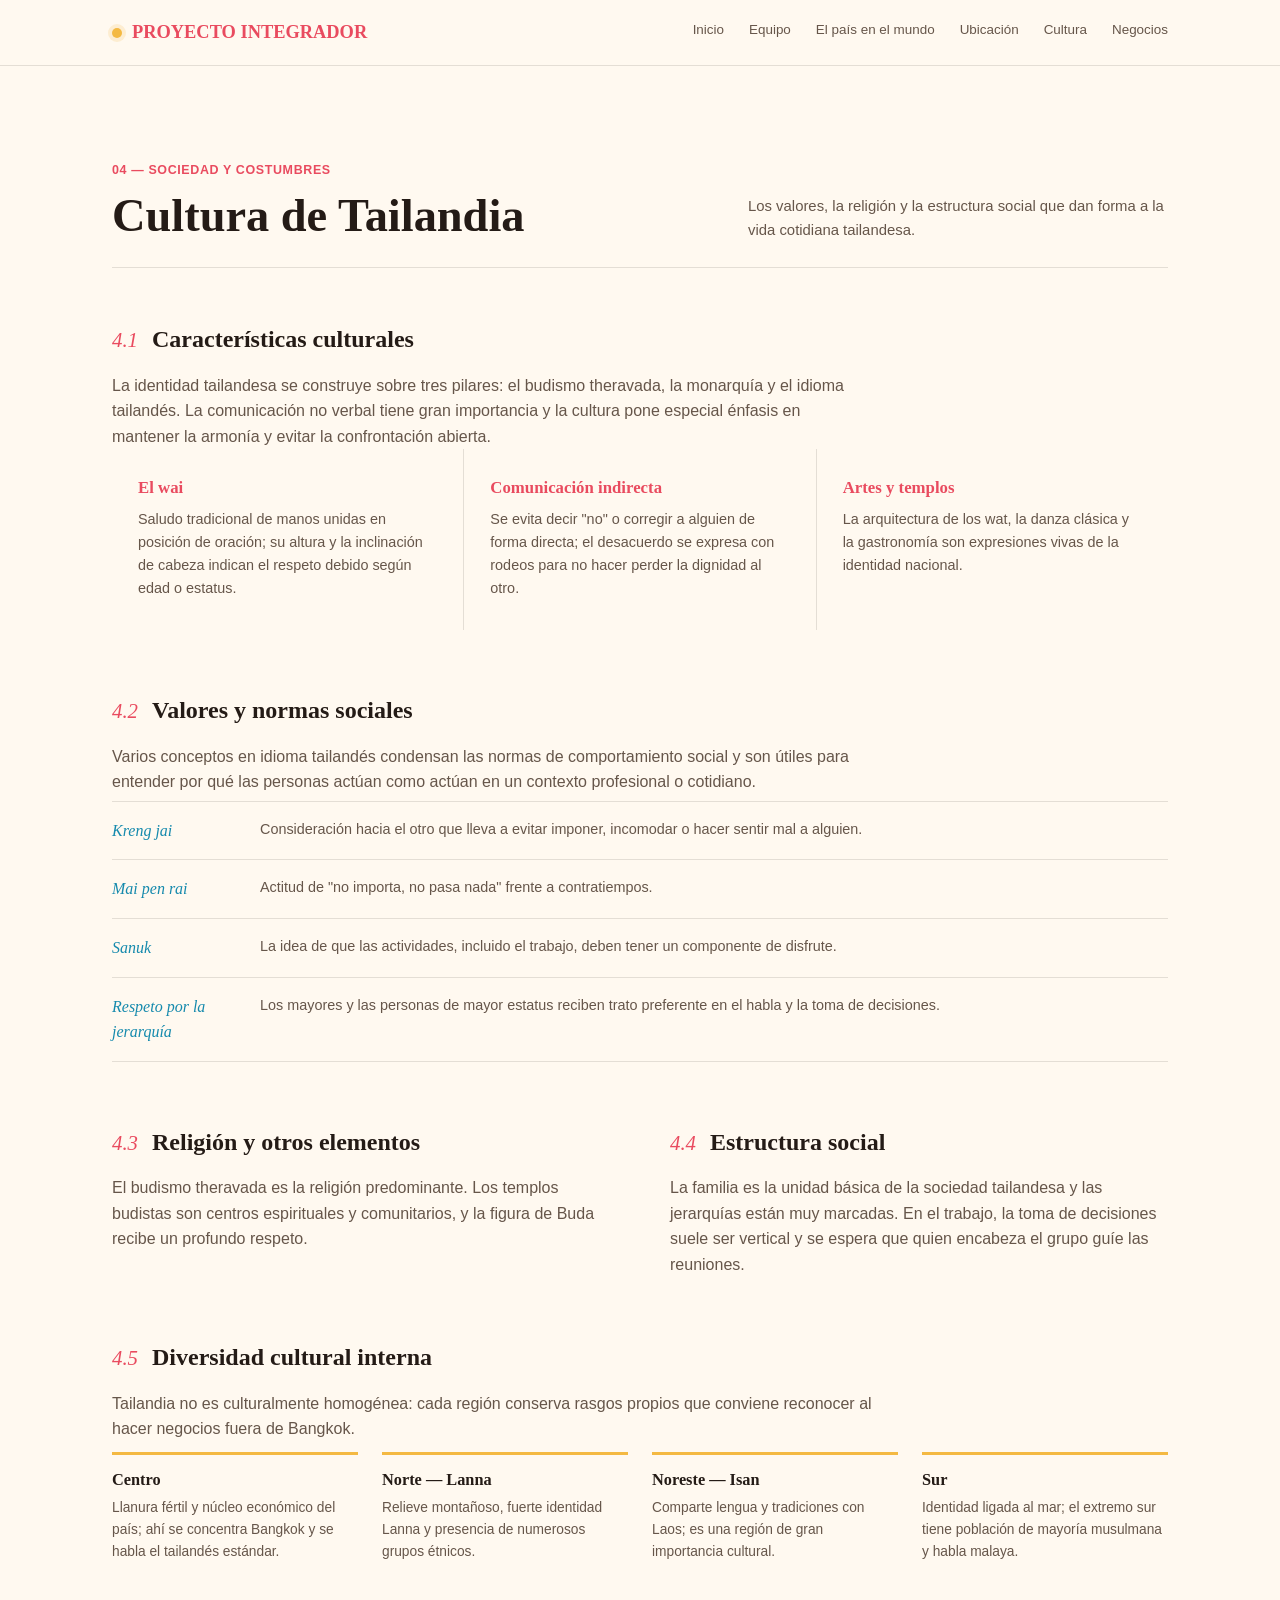
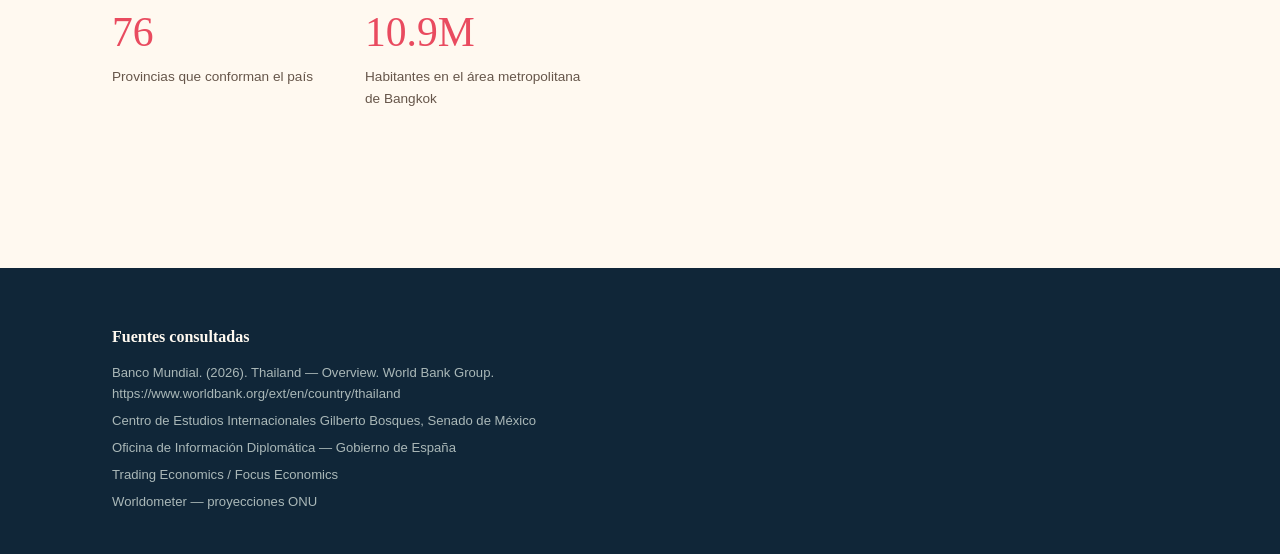
==== commit 320a476e: "cambios realizados" ====
--- a/pages/cultura.html
+++ b/pages/cultura.html
@@ -472,7 +472,8 @@
       </h5>
 
       <span>
-        World Integrated Trade Solution — Banco Mundial
+        Banco Mundial. (2026). Thailand — Overview. World Bank Group. 
+        https://www.worldbank.org/ext/en/country/thailand         
       </span>
 
       <span>
--- a/css/styles.css
+++ b/css/styles.css
@@ -1574,7 +1574,7 @@
 
     radial-gradient(
       circle at 90% 10%,
-      rgba(22,138,173,.25),
+      rgba(154, 23, 86, 0.25),
       transparent 25%
     ),
 
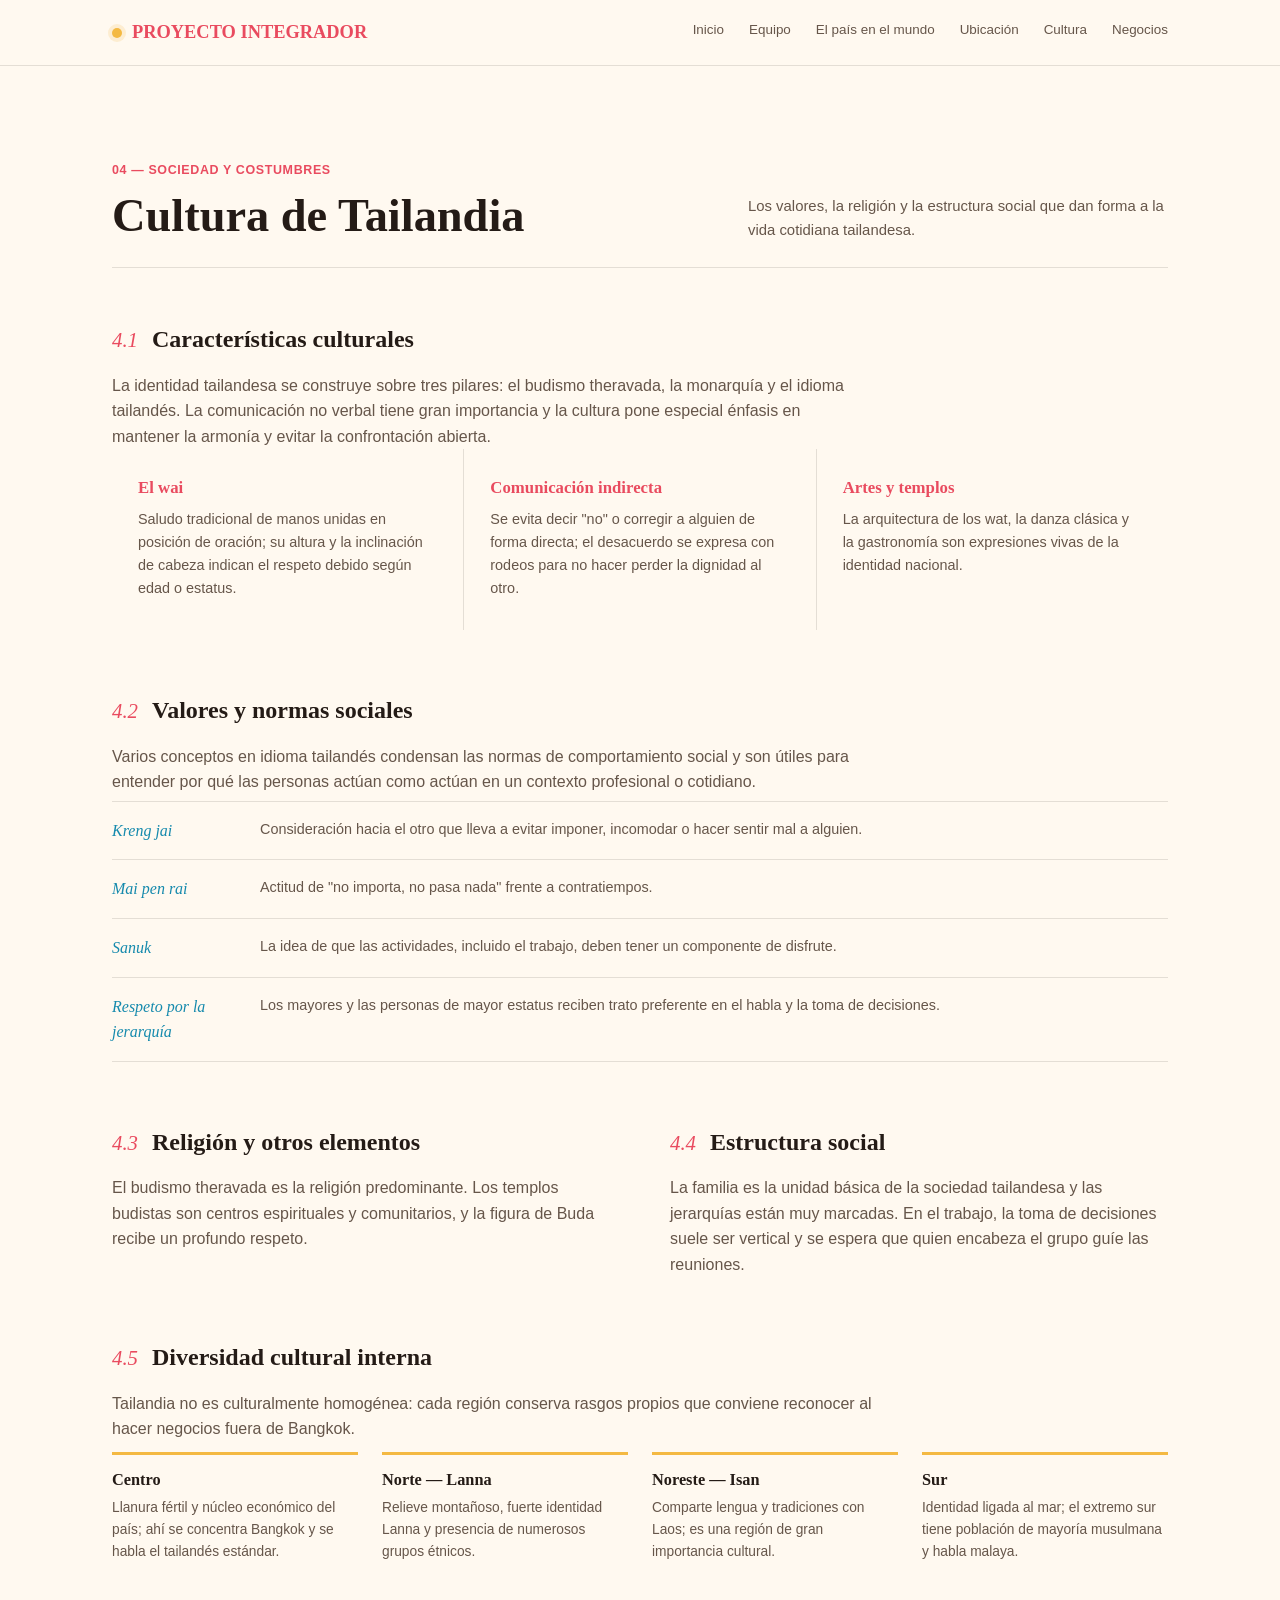
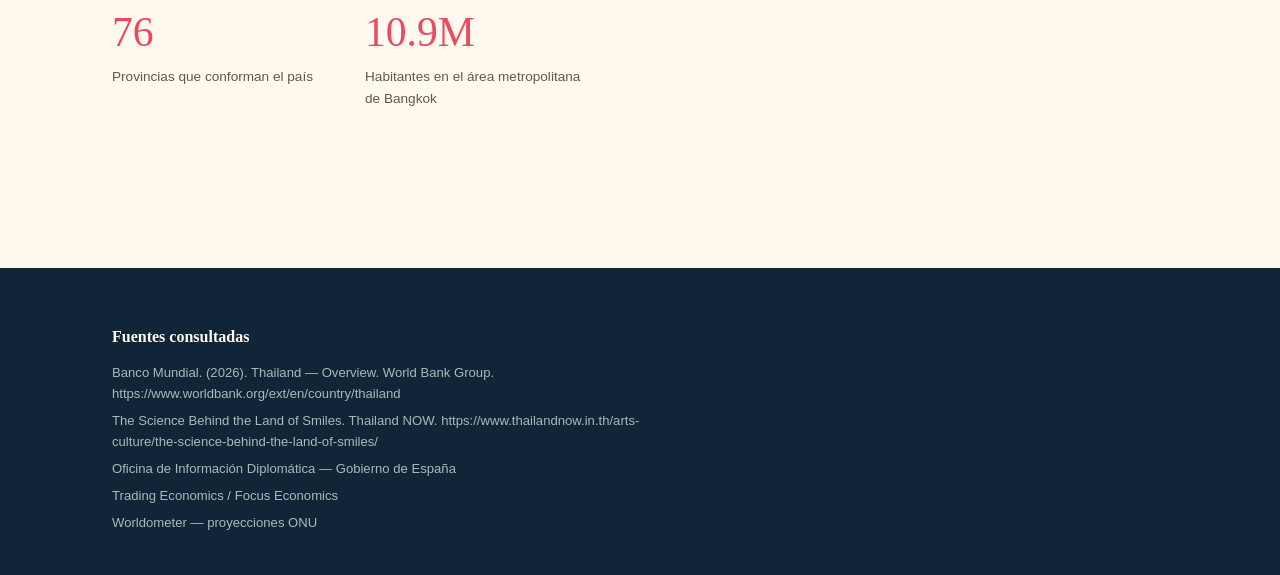
==== commit 477739e1: "cambios realizados" ====
--- a/pages/cultura.html
+++ b/pages/cultura.html
@@ -477,8 +477,8 @@
       </span>
 
       <span>
-        Centro de Estudios Internacionales Gilberto Bosques,
-        Senado de México
+         The Science Behind the Land of Smiles. Thailand NOW. 
+         https://www.thailandnow.in.th/arts-culture/the-science-behind-the-land-of-smiles/
       </span>
 
       <span>
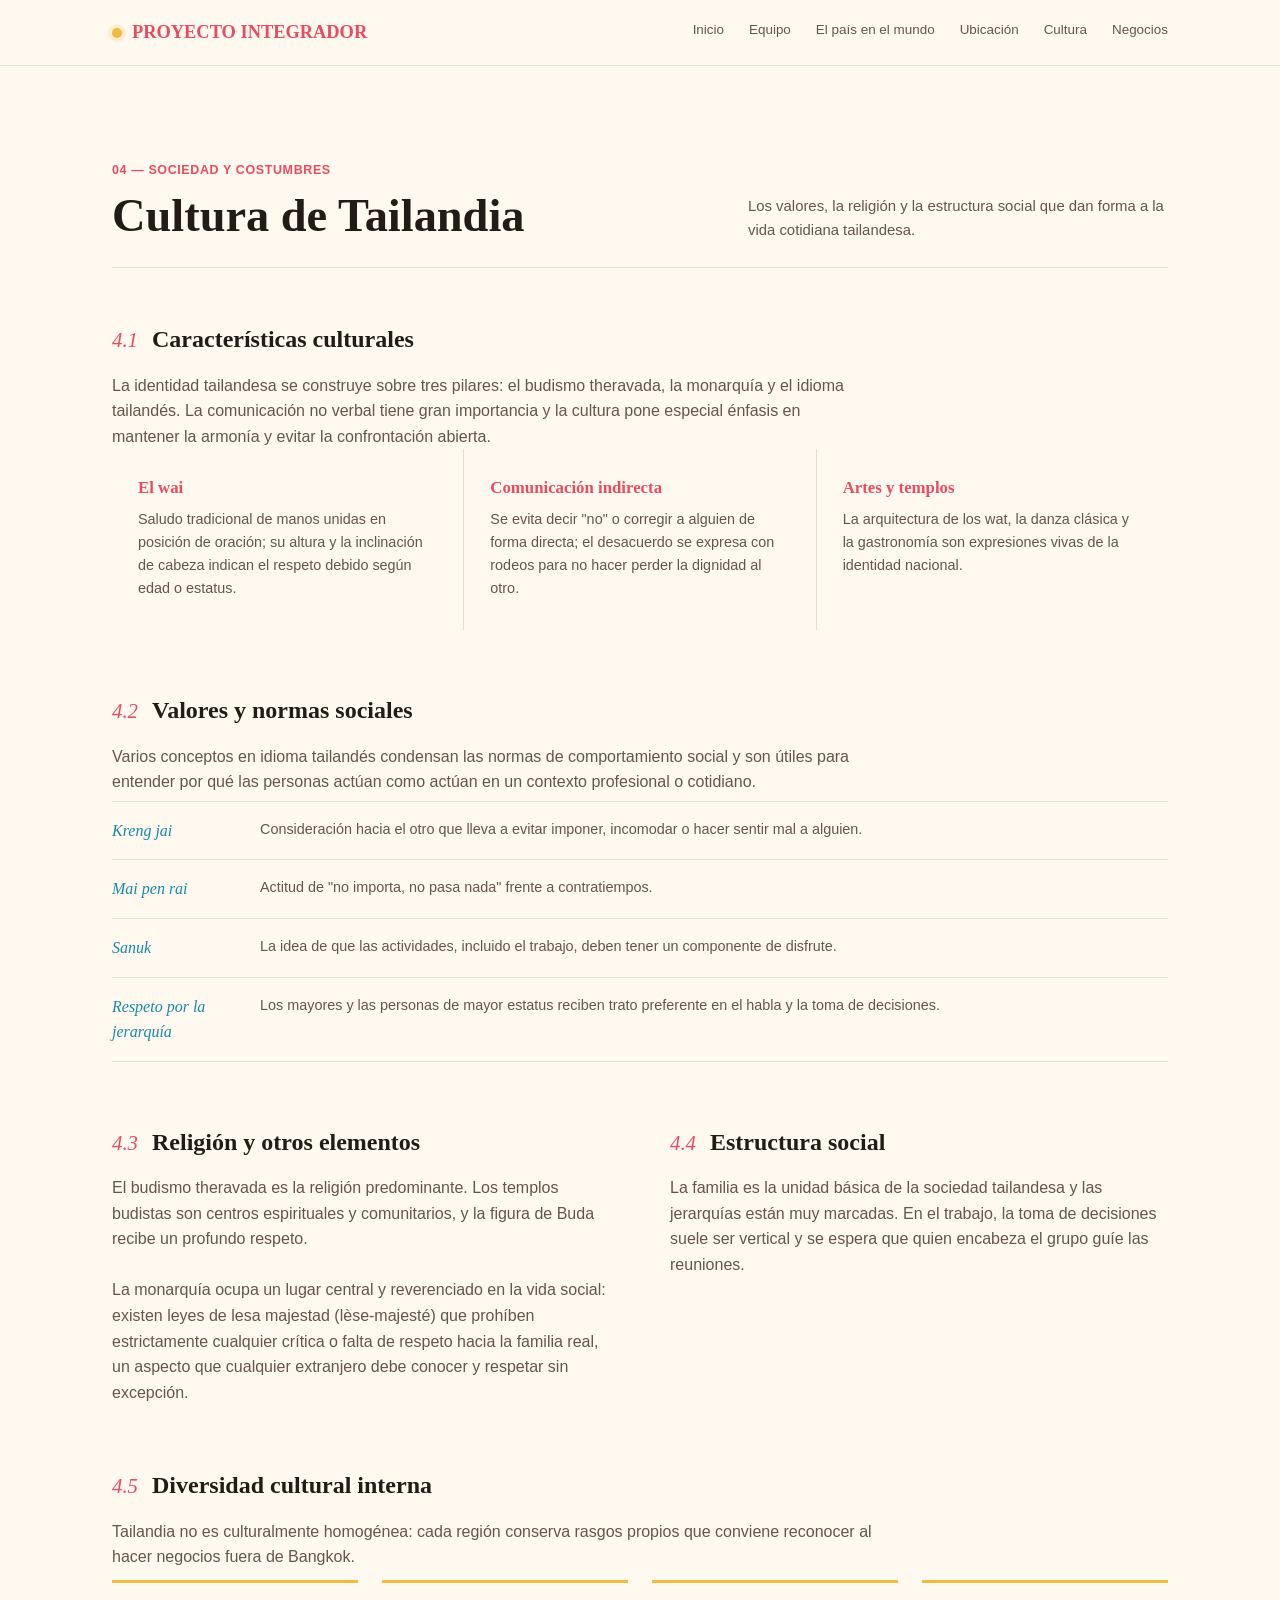
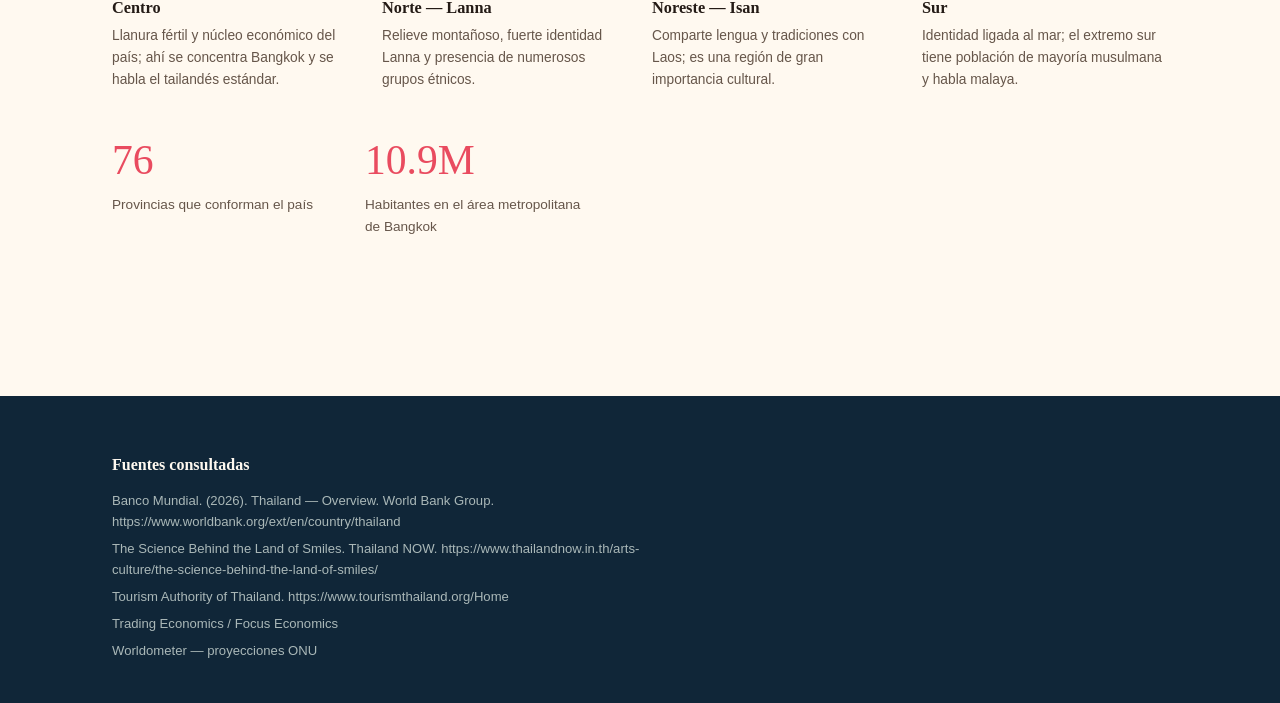
==== commit 8788173c: "cambios realizados" ====
--- a/pages/cultura.html
+++ b/pages/cultura.html
@@ -292,6 +292,11 @@
           El budismo theravada es la religión predominante.
           Los templos budistas son centros espirituales y comunitarios,
           y la figura de Buda recibe un profundo respeto.
+          <br><br>
+          La monarquía ocupa un lugar central y reverenciado en la vida social: 
+          existen leyes de lesa majestad (lèse-majesté) que prohíben estrictamente 
+          cualquier crítica o falta de respeto hacia la familia real, un aspecto que 
+          cualquier extranjero debe conocer y respetar sin excepción.
 
         </p>
 
@@ -482,8 +487,8 @@
       </span>
 
       <span>
-        Oficina de Información Diplomática — Gobierno de España
-      </span>
+          Tourism Authority of Thailand. https://www.tourismthailand.org/Home      
+        </span>
 
       <span>
         Trading Economics / Focus Economics
--- a/css/styles.css
+++ b/css/styles.css
@@ -1574,7 +1574,7 @@
 
     radial-gradient(
       circle at 90% 10%,
-      rgba(154, 23, 86, 0.25),
+      rgba(27, 179, 37, 0.25),
       transparent 25%
     ),
 
